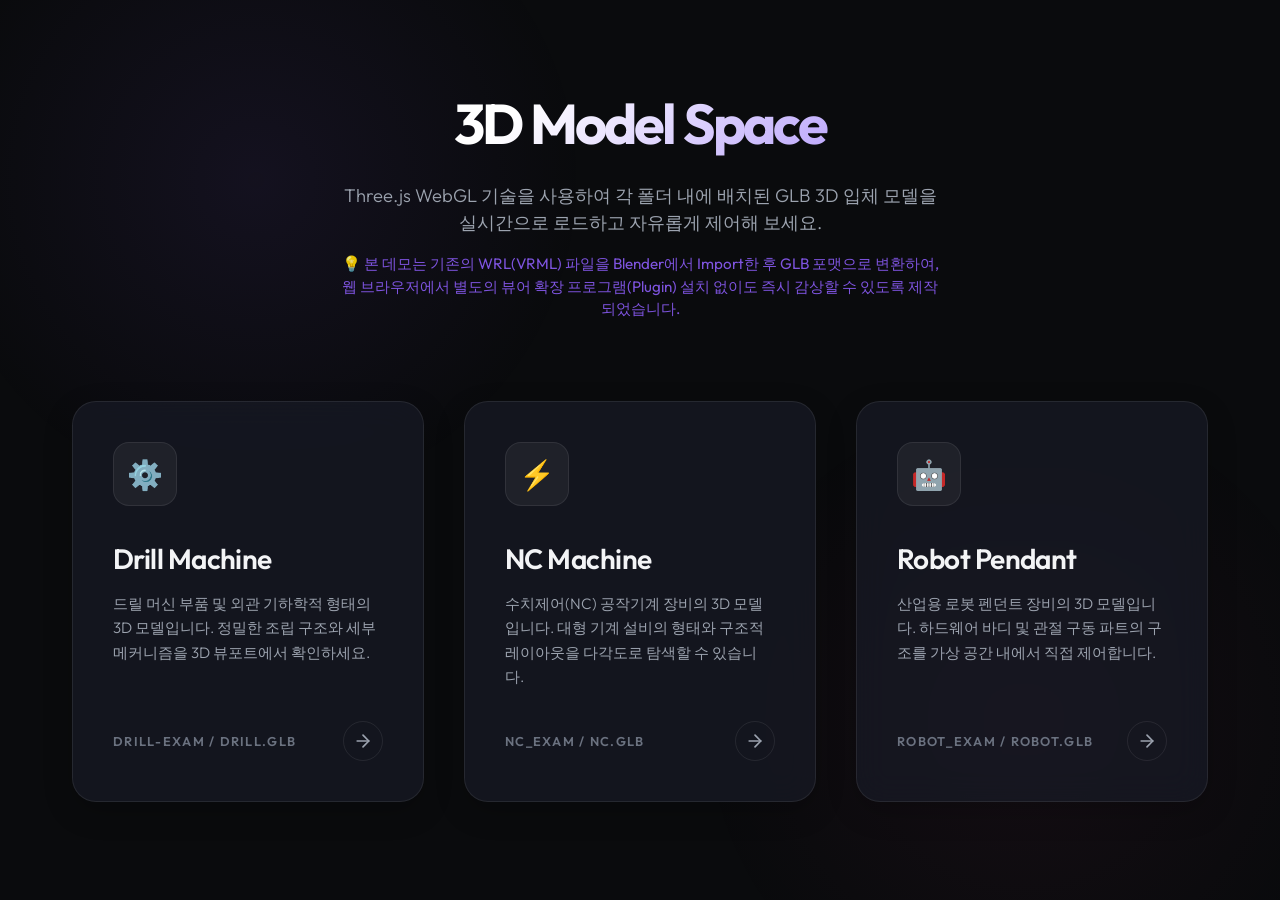
==== demo/index.html @ e81da902 "feat: implement 3D model viewer application with new dashboard, UI overlays, and model assets" ====
<!-- 3D 모델 선택을 위한 메인 대시보드 페이지 -->
<!DOCTYPE html>
<html lang="ko">
<head>
    <meta charset="UTF-8">
    <meta name="viewport" content="width=device-width, initial-scale=1.0">
    <title>3D Model Space - Three.js Viewer</title>
    <link rel="stylesheet" href="style.css">
</head>
<body>
    <div class="bg-glow"></div>
    <div class="bg-glow-alt"></div>

    <div class="dashboard-container">
        <header class="header">
            <h1>3D Model Space</h1>
            <p>Three.js WebGL 기술을 사용하여 각 폴더 내에 배치된 GLB 3D 입체 모델을 실시간으로 로드하고 자유롭게 제어해 보세요.</p>
            <p class="header-notice" style="margin-top: 1rem; font-size: 0.95rem; color: var(--accent-primary); font-weight: 400; opacity: 0.9;">
                💡 본 데모는 기존의 WRL(VRML) 파일을 Blender에서 Import한 후 GLB 포맷으로 변환하여, 웹 브라우저에서 별도의 뷰어 확장 프로그램(Plugin) 설치 없이도 즉시 감상할 수 있도록 제작되었습니다.
            </p>
        </header>

        <main class="grid">
            <!-- Drill Card -->
            <a href="viewer.html?model=drill" class="card">
                <div class="card-content">
                    <div class="card-icon">⚙️</div>
                    <h2 class="card-title">Drill Machine</h2>
                    <p class="card-desc">드릴 머신 부품 및 외관 기하학적 형태의 3D 모델입니다. 정밀한 조립 구조와 세부 메커니즘을 3D 뷰포트에서 확인하세요.</p>
                </div>
                <div class="card-footer">
                    <span class="card-tag">drill-exam / drill.glb</span>
                    <div class="card-arrow">
                        <svg width="20" height="20" viewBox="0 0 24 24" fill="none" stroke="currentColor" stroke-width="2" stroke-linecap="round" stroke-linejoin="round">
                            <line x1="5" y1="12" x2="19" y2="12"></line>
                            <polyline points="12 5 19 12 12 19"></polyline>
                        </svg>
                    </div>
                </div>
            </a>

            <!-- NC Machine Card -->
            <a href="viewer.html?model=nc" class="card">
                <div class="card-content">
                    <div class="card-icon">⚡</div>
                    <h2 class="card-title">NC Machine</h2>
                    <p class="card-desc">수치제어(NC) 공작기계 장비의 3D 모델입니다. 대형 기계 설비의 형태와 구조적 레이아웃을 다각도로 탐색할 수 있습니다.</p>
                </div>
                <div class="card-footer">
                    <span class="card-tag">nc_exam / nc.glb</span>
                    <div class="card-arrow">
                        <svg width="20" height="20" viewBox="0 0 24 24" fill="none" stroke="currentColor" stroke-width="2" stroke-linecap="round" stroke-linejoin="round">
                            <line x1="5" y1="12" x2="19" y2="12"></line>
                            <polyline points="12 5 19 12 12 19"></polyline>
                        </svg>
                    </div>
                </div>
            </a>

            <!-- Robot Card -->
            <a href="viewer.html?model=robot" class="card">
                <div class="card-content">
                    <div class="card-icon">🤖</div>
                    <h2 class="card-title">Robot Pendant</h2>
                    <p class="card-desc">산업용 로봇 펜던트 장비의 3D 모델입니다. 하드웨어 바디 및 관절 구동 파트의 구조를 가상 공간 내에서 직접 제어합니다.</p>
                </div>
                <div class="card-footer">
                    <span class="card-tag">robot_exam / robot.glb</span>
                    <div class="card-arrow">
                        <svg width="20" height="20" viewBox="0 0 24 24" fill="none" stroke="currentColor" stroke-width="2" stroke-linecap="round" stroke-linejoin="round">
                            <line x1="5" y1="12" x2="19" y2="12"></line>
                            <polyline points="12 5 19 12 12 19"></polyline>
                        </svg>
                    </div>
                </div>
            </a>
        </main>
    </div>
</body>
</html>
---- demo/style.css ----
/* 3D GLB 뷰어 애플리케이션의 전체 스타일 및 테마 정의 */

@import url('https://fonts.googleapis.com/css2?family=Outfit:wght@300;400;500;600;700&display=swap');

:root {
    --bg-primary: #0a0b0d;
    --bg-secondary: #12141c;
    --bg-card: rgba(25, 28, 41, 0.65);
    --border-color: rgba(255, 255, 255, 0.08);
    --border-hover: rgba(138, 92, 246, 0.4);
    
    --text-primary: #f3f4f6;
    --text-secondary: #9ca3af;
    --text-muted: #6b7280;
    
    --accent-primary: #8b5cf6; /* Violet */
    --accent-secondary: #ec4899; /* Pink */
    --accent-glow: rgba(139, 92, 246, 0.3);
    
    --transition-smooth: all 0.3s cubic-bezier(0.4, 0, 0.2, 1);
}

* {
    box-sizing: border-box;
    margin: 0;
    padding: 0;
}

body {
    font-family: 'Outfit', -apple-system, BlinkMacSystemFont, "Segoe UI", Roboto, sans-serif;
    background-color: var(--bg-primary);
    color: var(--text-primary);
    min-height: 100vh;
    overflow-x: hidden;
    line-height: 1.5;
}

/* Background Gradients */
.bg-glow {
    position: fixed;
    top: -10%;
    left: -10%;
    width: 60%;
    height: 60%;
    background: radial-gradient(circle, rgba(139, 92, 246, 0.08) 0%, rgba(0,0,0,0) 70%);
    z-index: -1;
    pointer-events: none;
}

.bg-glow-alt {
    position: fixed;
    bottom: -10%;
    right: -10%;
    width: 60%;
    height: 60%;
    background: radial-gradient(circle, rgba(236, 72, 153, 0.05) 0%, rgba(0,0,0,0) 70%);
    z-index: -1;
    pointer-events: none;
}

/* Dashboard Layout */
.dashboard-container {
    max-width: 1200px;
    margin: 0 auto;
    padding: 4rem 2rem;
    display: flex;
    flex-direction: column;
    align-items: center;
    justify-content: center;
    min-height: 100vh;
}

.header {
    text-align: center;
    margin-bottom: 4rem;
}

.header h1 {
    font-size: 3.5rem;
    font-weight: 700;
    background: linear-gradient(135deg, #fff 30%, #a78bfa 100%);
    -webkit-background-clip: text;
    -webkit-text-fill-color: transparent;
    letter-spacing: -0.05em;
    margin-bottom: 1rem;
}

.header p {
    color: var(--text-secondary);
    font-size: 1.15rem;
    max-width: 600px;
    margin: 0 auto;
    font-weight: 300;
}

.grid {
    display: grid;
    grid-template-columns: repeat(auto-fit, minmax(320px, 1fr));
    gap: 2.5rem;
    width: 100%;
    padding: 1rem 0;
}

/* Glassmorphism Card */
.card {
    background: var(--bg-card);
    backdrop-filter: blur(16px);
    -webkit-backdrop-filter: blur(16px);
    border: 1px solid var(--border-color);
    border-radius: 24px;
    padding: 2.5rem;
    display: flex;
    flex-direction: column;
    justify-content: space-between;
    min-height: 380px;
    text-decoration: none;
    color: inherit;
    transition: var(--transition-smooth);
    position: relative;
    overflow: hidden;
    cursor: pointer;
    box-shadow: 0 10px 30px rgba(0, 0, 0, 0.2);
}

.card::before {
    content: '';
    position: absolute;
    top: 0;
    left: 0;
    width: 100%;
    height: 100%;
    background: linear-gradient(135deg, rgba(139, 92, 246, 0.1) 0%, rgba(236, 72, 153, 0.05) 100%);
    opacity: 0;
    transition: var(--transition-smooth);
    z-index: 0;
}

.card:hover {
    transform: translateY(-8px);
    border-color: var(--border-hover);
    box-shadow: 0 20px 40px rgba(139, 92, 246, 0.15), 0 0 0 1px var(--border-hover);
}

.card:hover::before {
    opacity: 1;
}

.card-content {
    position: relative;
    z-index: 1;
}

.card-icon {
    width: 64px;
    height: 64px;
    border-radius: 16px;
    background: rgba(255, 255, 255, 0.05);
    display: flex;
    align-items: center;
    justify-content: center;
    margin-bottom: 2rem;
    font-size: 1.8rem;
    border: 1px solid var(--border-color);
    color: var(--accent-primary);
    transition: var(--transition-smooth);
}

.card:hover .card-icon {
    background: var(--accent-primary);
    color: #fff;
    box-shadow: 0 0 20px var(--accent-glow);
    border-color: transparent;
}

.card-title {
    font-size: 1.75rem;
    font-weight: 600;
    margin-bottom: 0.75rem;
    letter-spacing: -0.02em;
}

.card-desc {
    color: var(--text-secondary);
    font-size: 0.95rem;
    line-height: 1.6;
    font-weight: 300;
}

.card-footer {
    display: flex;
    align-items: center;
    justify-content: space-between;
    margin-top: 2rem;
    position: relative;
    z-index: 1;
}

.card-tag {
    font-size: 0.8rem;
    text-transform: uppercase;
    letter-spacing: 0.1em;
    font-weight: 600;
    color: var(--text-muted);
}

.card-arrow {
    width: 40px;
    height: 40px;
    border-radius: 50%;
    border: 1px solid var(--border-color);
    display: flex;
    align-items: center;
    justify-content: center;
    transition: var(--transition-smooth);
    color: var(--text-secondary);
}

.card:hover .card-arrow {
    border-color: var(--accent-primary);
    color: var(--text-primary);
    background: rgba(139, 92, 246, 0.1);
    transform: translateX(4px);
}

/* Viewer Page Layout */
.viewer-container {
    width: 100vw;
    height: 100vh;
    position: relative;
    overflow: hidden;
}

#canvas-container {
    width: 100%;
    height: 100%;
}

/* UI Overlay */
.overlay-ui {
    position: absolute;
    top: 0;
    left: 0;
    width: 100%;
    height: 100%;
    pointer-events: none; /* Let clicks pass through to canvas */
    display: flex;
    flex-direction: column;
    justify-content: space-between;
    padding: 2rem;
}

.overlay-ui * {
    pointer-events: auto; /* Enable pointer events for actual UI elements */
}

.top-bar {
    display: flex;
    align-items: center;
    justify-content: space-between;
    width: 100%;
}

.btn-back {
    display: inline-flex;
    align-items: center;
    gap: 0.5rem;
    padding: 0.75rem 1.5rem;
    background: rgba(18, 20, 28, 0.8);
    backdrop-filter: blur(12px);
    border: 1px solid var(--border-color);
    border-radius: 12px;
    color: var(--text-primary);
    text-decoration: none;
    font-weight: 500;
    font-size: 0.95rem;
    transition: var(--transition-smooth);
}

.btn-back:hover {
    border-color: var(--accent-primary);
    box-shadow: 0 0 15px rgba(139, 92, 246, 0.2);
    transform: translateX(-2px);
}

.model-info-panel {
    background: rgba(18, 20, 28, 0.85);
    backdrop-filter: blur(16px);
    border: 1px solid var(--border-color);
    border-radius: 20px;
    padding: 1.5rem;
    max-width: 320px;
    box-shadow: 0 10px 30px rgba(0, 0, 0, 0.3);
}

.model-title {
    font-size: 1.4rem;
    font-weight: 600;
    margin-bottom: 0.5rem;
    background: linear-gradient(135deg, #fff, #a78bfa);
    -webkit-background-clip: text;
    -webkit-text-fill-color: transparent;
}

.model-desc {
    font-size: 0.85rem;
    color: var(--text-secondary);
    line-height: 1.5;
    font-weight: 300;
}

.bottom-bar {
    display: flex;
    justify-content: space-between;
    align-items: flex-end;
    width: 100%;
}

.controls-guide {
    background: rgba(18, 20, 28, 0.8);
    backdrop-filter: blur(12px);
    border: 1px solid var(--border-color);
    border-radius: 16px;
    padding: 1rem 1.25rem;
    font-size: 0.8rem;
    color: var(--text-secondary);
}

.controls-guide p {
    margin-bottom: 0.4rem;
    display: flex;
    align-items: center;
    gap: 0.5rem;
}

.controls-guide p:last-child {
    margin-bottom: 0;
}

.controls-guide strong {
    color: var(--text-primary);
    background: rgba(255, 255, 255, 0.1);
    padding: 0.15rem 0.4rem;
    border-radius: 4px;
    font-family: monospace;
}

/* Loading Screen */
.loading-screen {
    position: fixed;
    top: 0;
    left: 0;
    width: 100%;
    height: 100%;
    background-color: var(--bg-primary);
    z-index: 100;
    display: flex;
    flex-direction: column;
    align-items: center;
    justify-content: center;
    transition: opacity 0.5s ease-out;
}

.loader-container {
    width: 280px;
    text-align: center;
}

.loader-text {
    font-size: 1.1rem;
    font-weight: 500;
    margin-bottom: 1.25rem;
    letter-spacing: 0.05em;
    background: linear-gradient(135deg, #fff, #a78bfa);
    -webkit-background-clip: text;
    -webkit-text-fill-color: transparent;
}

.progress-bar-container {
    width: 100%;
    height: 6px;
    background: rgba(255, 255, 255, 0.05);
    border-radius: 10px;
    overflow: hidden;
    border: 1px solid rgba(255, 255, 255, 0.02);
}

.progress-bar {
    width: 0%;
    height: 100%;
    background: linear-gradient(90deg, var(--accent-primary) 0%, var(--accent-secondary) 100%);
    border-radius: 10px;
    transition: width 0.1s ease;
    box-shadow: 0 0 10px rgba(139, 92, 246, 0.5);
}

.progress-percentage {
    margin-top: 0.75rem;
    font-size: 0.85rem;
    color: var(--text-muted);
    font-weight: 500;
}

.error-message {
    color: #ef4444;
    font-size: 0.95rem;
    margin-top: 1rem;
    text-align: center;
    display: none;
}

/* Animations */
@keyframes pulse {
    0%, 100% { opacity: 0.6; }
    50% { opacity: 1; }
}

.pulse {
    animation: pulse 2s infinite ease-in-out;
}
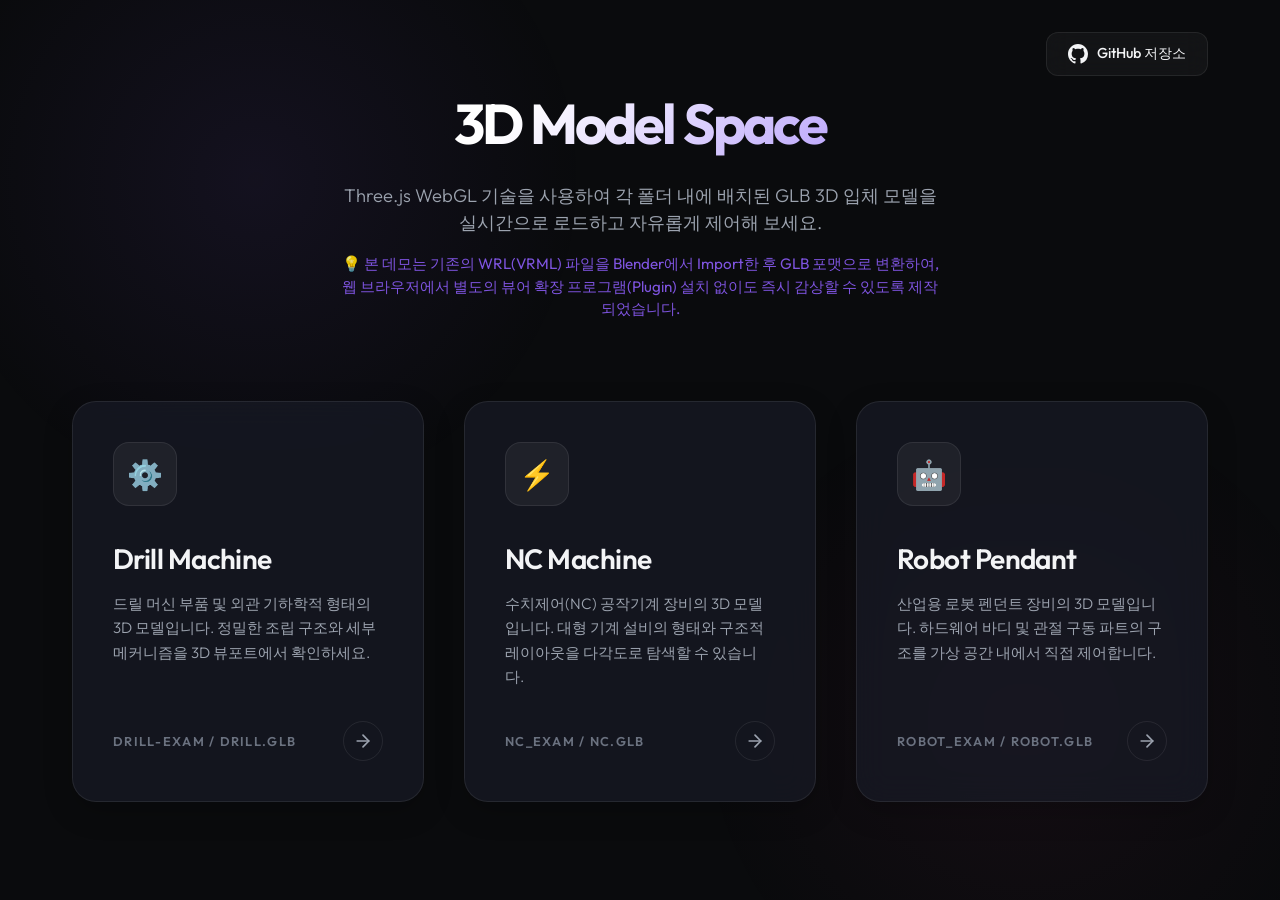
==== commit ec879e7d: "feat: implement UI design and styling for the 3D GLB viewer and demo dashboard" ====
--- a/demo/index.html
+++ b/demo/index.html
@@ -12,6 +12,14 @@
     <div class="bg-glow-alt"></div>
 
     <div class="dashboard-container">
+        <!-- GitHub Link Button -->
+        <a href="https://github.com/ethanjoh/3d_navigation" class="github-link">
+            <svg height="20" width="20" viewBox="0 0 16 16" version="1.1" aria-hidden="true">
+                <path fill-rule="evenodd" d="M8 0C3.58 0 0 3.58 0 8c0 3.54 2.29 6.53 5.47 7.59.4.07.55-.17.55-.38 0-.19-.01-.82-.01-1.49-2.01.37-2.53-.49-2.69-.94-.09-.23-.48-.94-.82-1.13-.28-.15-.68-.52-.01-.53.63-.01 1.08.58 1.23.82.72 1.21 1.87.87 2.33.66.07-.52.28-.87.51-1.07-1.78-.2-3.64-.89-3.64-3.95 0-.87.31-1.59.82-2.15-.08-.2-.36-1.02.08-2.12 0 0 .67-.21 2.2.82.64-.18 1.32-.27 2-.27.68 0 1.36.09 2 .27 1.53-1.04 2.2-.82 2.2-.82.44 1.1.16 1.92.08 2.12.51.56.82 1.27.82 2.15 0 3.07-1.87 3.75-3.65 3.95.29.25.54.73.54 1.48 0 1.07-.01 1.93-.01 2.2 0 .21.15.46.55.38A8.013 8.013 0 0016 8c0-4.42-3.58-8-8-8z"></path>
+            </svg>
+            GitHub 저장소
+        </a>
+
         <header class="header">
             <h1>3D Model Space</h1>
             <p>Three.js WebGL 기술을 사용하여 각 폴더 내에 배치된 GLB 3D 입체 모델을 실시간으로 로드하고 자유롭게 제어해 보세요.</p>
--- a/demo/style.css
+++ b/demo/style.css
@@ -68,6 +68,7 @@
     align-items: center;
     justify-content: center;
     min-height: 100vh;
+    position: relative;
 }
 
 .header {
@@ -417,3 +418,44 @@
 .pulse {
     animation: pulse 2s infinite ease-in-out;
 }
+
+/* GitHub Link Button */
+.github-link {
+    position: absolute;
+    top: 2rem;
+    right: 2rem;
+    display: inline-flex;
+    align-items: center;
+    gap: 0.6rem;
+    padding: 0.65rem 1.3rem;
+    background: rgba(255, 255, 255, 0.04);
+    backdrop-filter: blur(12px);
+    -webkit-backdrop-filter: blur(12px);
+    border: 1px solid var(--border-color);
+    border-radius: 12px;
+    color: var(--text-primary);
+    text-decoration: none;
+    font-size: 0.9rem;
+    font-weight: 500;
+    transition: var(--transition-smooth);
+    z-index: 10;
+}
+
+.github-link:hover {
+    background: rgba(255, 255, 255, 0.08);
+    border-color: var(--accent-primary);
+    box-shadow: 0 0 20px rgba(139, 92, 246, 0.15);
+    transform: translateY(-2px);
+}
+
+.github-link svg {
+    fill: currentColor;
+}
+
+/* Responsive adjustments for GitHub Link */
+@media (max-width: 980px) {
+    .github-link {
+        position: static;
+        margin-bottom: 2rem;
+    }
+}
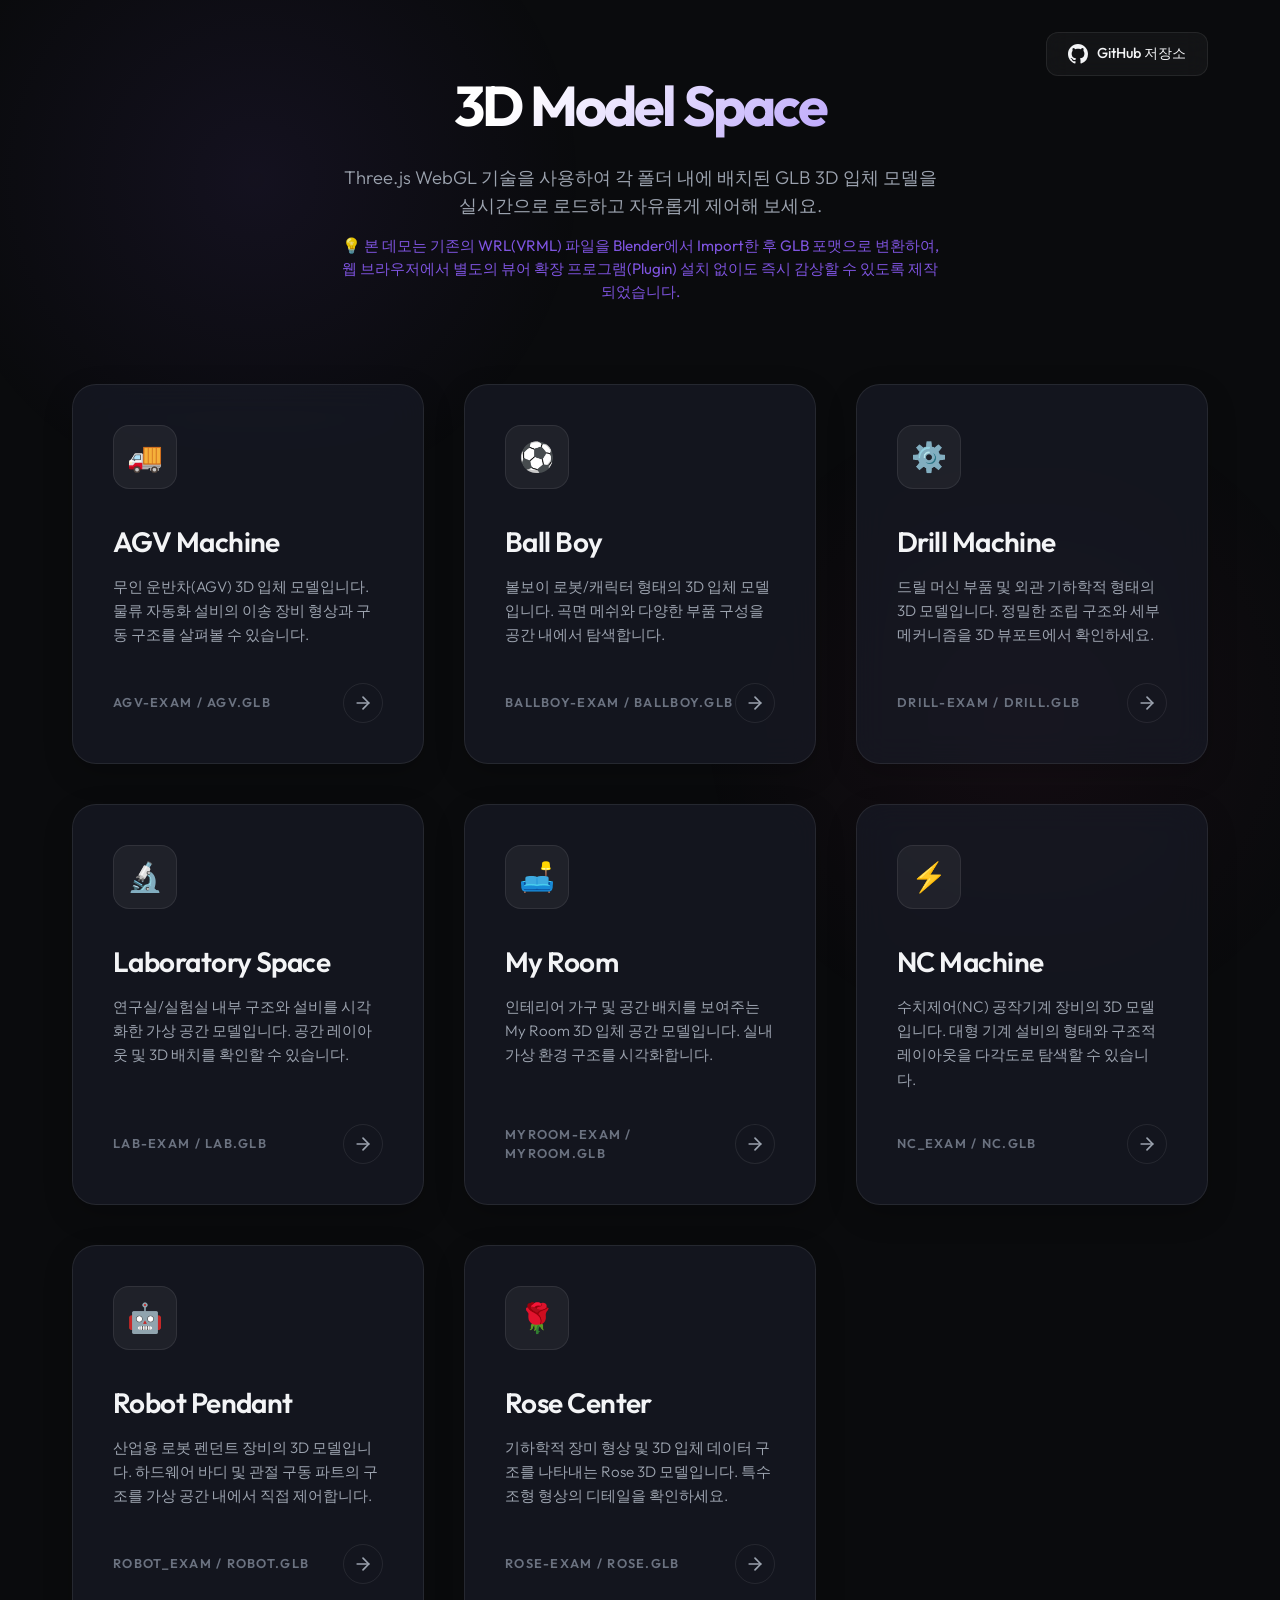
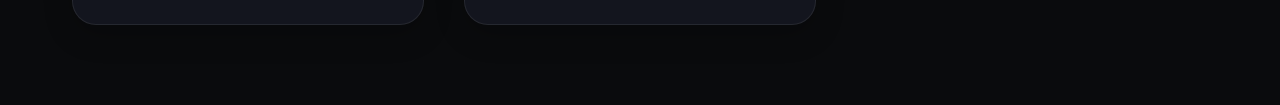
==== commit 8785341c: "feat(demo): add 5 missing 3D model examples to index dashboard" ====
--- a/demo/index.html
+++ b/demo/index.html
@@ -29,6 +29,42 @@
         </header>
 
         <main class="grid">
+            <!-- AGV Machine Card -->
+            <a href="viewer.html?model=agv" class="card">
+                <div class="card-content">
+                    <div class="card-icon">🚚</div>
+                    <h2 class="card-title">AGV Machine</h2>
+                    <p class="card-desc">무인 운반차(AGV) 3D 입체 모델입니다. 물류 자동화 설비의 이송 장비 형상과 구동 구조를 살펴볼 수 있습니다.</p>
+                </div>
+                <div class="card-footer">
+                    <span class="card-tag">agv-exam / agv.glb</span>
+                    <div class="card-arrow">
+                        <svg width="20" height="20" viewBox="0 0 24 24" fill="none" stroke="currentColor" stroke-width="2" stroke-linecap="round" stroke-linejoin="round">
+                            <line x1="5" y1="12" x2="19" y2="12"></line>
+                            <polyline points="12 5 19 12 12 19"></polyline>
+                        </svg>
+                    </div>
+                </div>
+            </a>
+
+            <!-- Ball Boy Card -->
+            <a href="viewer.html?model=ballboy" class="card">
+                <div class="card-content">
+                    <div class="card-icon">⚽</div>
+                    <h2 class="card-title">Ball Boy</h2>
+                    <p class="card-desc">볼보이 로봇/캐릭터 형태의 3D 입체 모델입니다. 곡면 메쉬와 다양한 부품 구성을 공간 내에서 탐색합니다.</p>
+                </div>
+                <div class="card-footer">
+                    <span class="card-tag">ballboy-exam / ballboy.glb</span>
+                    <div class="card-arrow">
+                        <svg width="20" height="20" viewBox="0 0 24 24" fill="none" stroke="currentColor" stroke-width="2" stroke-linecap="round" stroke-linejoin="round">
+                            <line x1="5" y1="12" x2="19" y2="12"></line>
+                            <polyline points="12 5 19 12 12 19"></polyline>
+                        </svg>
+                    </div>
+                </div>
+            </a>
+
             <!-- Drill Card -->
             <a href="viewer.html?model=drill" class="card">
                 <div class="card-content">
@@ -38,6 +74,42 @@
                 </div>
                 <div class="card-footer">
                     <span class="card-tag">drill-exam / drill.glb</span>
+                    <div class="card-arrow">
+                        <svg width="20" height="20" viewBox="0 0 24 24" fill="none" stroke="currentColor" stroke-width="2" stroke-linecap="round" stroke-linejoin="round">
+                            <line x1="5" y1="12" x2="19" y2="12"></line>
+                            <polyline points="12 5 19 12 12 19"></polyline>
+                        </svg>
+                    </div>
+                </div>
+            </a>
+
+            <!-- Laboratory Card -->
+            <a href="viewer.html?model=lab" class="card">
+                <div class="card-content">
+                    <div class="card-icon">🔬</div>
+                    <h2 class="card-title">Laboratory Space</h2>
+                    <p class="card-desc">연구실/실험실 내부 구조와 설비를 시각화한 가상 공간 모델입니다. 공간 레이아웃 및 3D 배치를 확인할 수 있습니다.</p>
+                </div>
+                <div class="card-footer">
+                    <span class="card-tag">lab-exam / lab.glb</span>
+                    <div class="card-arrow">
+                        <svg width="20" height="20" viewBox="0 0 24 24" fill="none" stroke="currentColor" stroke-width="2" stroke-linecap="round" stroke-linejoin="round">
+                            <line x1="5" y1="12" x2="19" y2="12"></line>
+                            <polyline points="12 5 19 12 12 19"></polyline>
+                        </svg>
+                    </div>
+                </div>
+            </a>
+
+            <!-- My Room Card -->
+            <a href="viewer.html?model=myroom" class="card">
+                <div class="card-content">
+                    <div class="card-icon">🛋️</div>
+                    <h2 class="card-title">My Room</h2>
+                    <p class="card-desc">인테리어 가구 및 공간 배치를 보여주는 My Room 3D 입체 공간 모델입니다. 실내 가상 환경 구조를 시각화합니다.</p>
+                </div>
+                <div class="card-footer">
+                    <span class="card-tag">myroom-exam / myroom.glb</span>
                     <div class="card-arrow">
                         <svg width="20" height="20" viewBox="0 0 24 24" fill="none" stroke="currentColor" stroke-width="2" stroke-linecap="round" stroke-linejoin="round">
                             <line x1="5" y1="12" x2="19" y2="12"></line>
@@ -82,6 +154,24 @@
                     </div>
                 </div>
             </a>
+
+            <!-- Rose Center Card -->
+            <a href="viewer.html?model=rose" class="card">
+                <div class="card-content">
+                    <div class="card-icon">🌹</div>
+                    <h2 class="card-title">Rose Center</h2>
+                    <p class="card-desc">기하학적 장미 형상 및 3D 입체 데이터 구조를 나타내는 Rose 3D 모델입니다. 특수 조형 형상의 디테일을 확인하세요.</p>
+                </div>
+                <div class="card-footer">
+                    <span class="card-tag">rose-exam / rose.glb</span>
+                    <div class="card-arrow">
+                        <svg width="20" height="20" viewBox="0 0 24 24" fill="none" stroke="currentColor" stroke-width="2" stroke-linecap="round" stroke-linejoin="round">
+                            <line x1="5" y1="12" x2="19" y2="12"></line>
+                            <polyline points="12 5 19 12 12 19"></polyline>
+                        </svg>
+                    </div>
+                </div>
+            </a>
         </main>
     </div>
 </body>
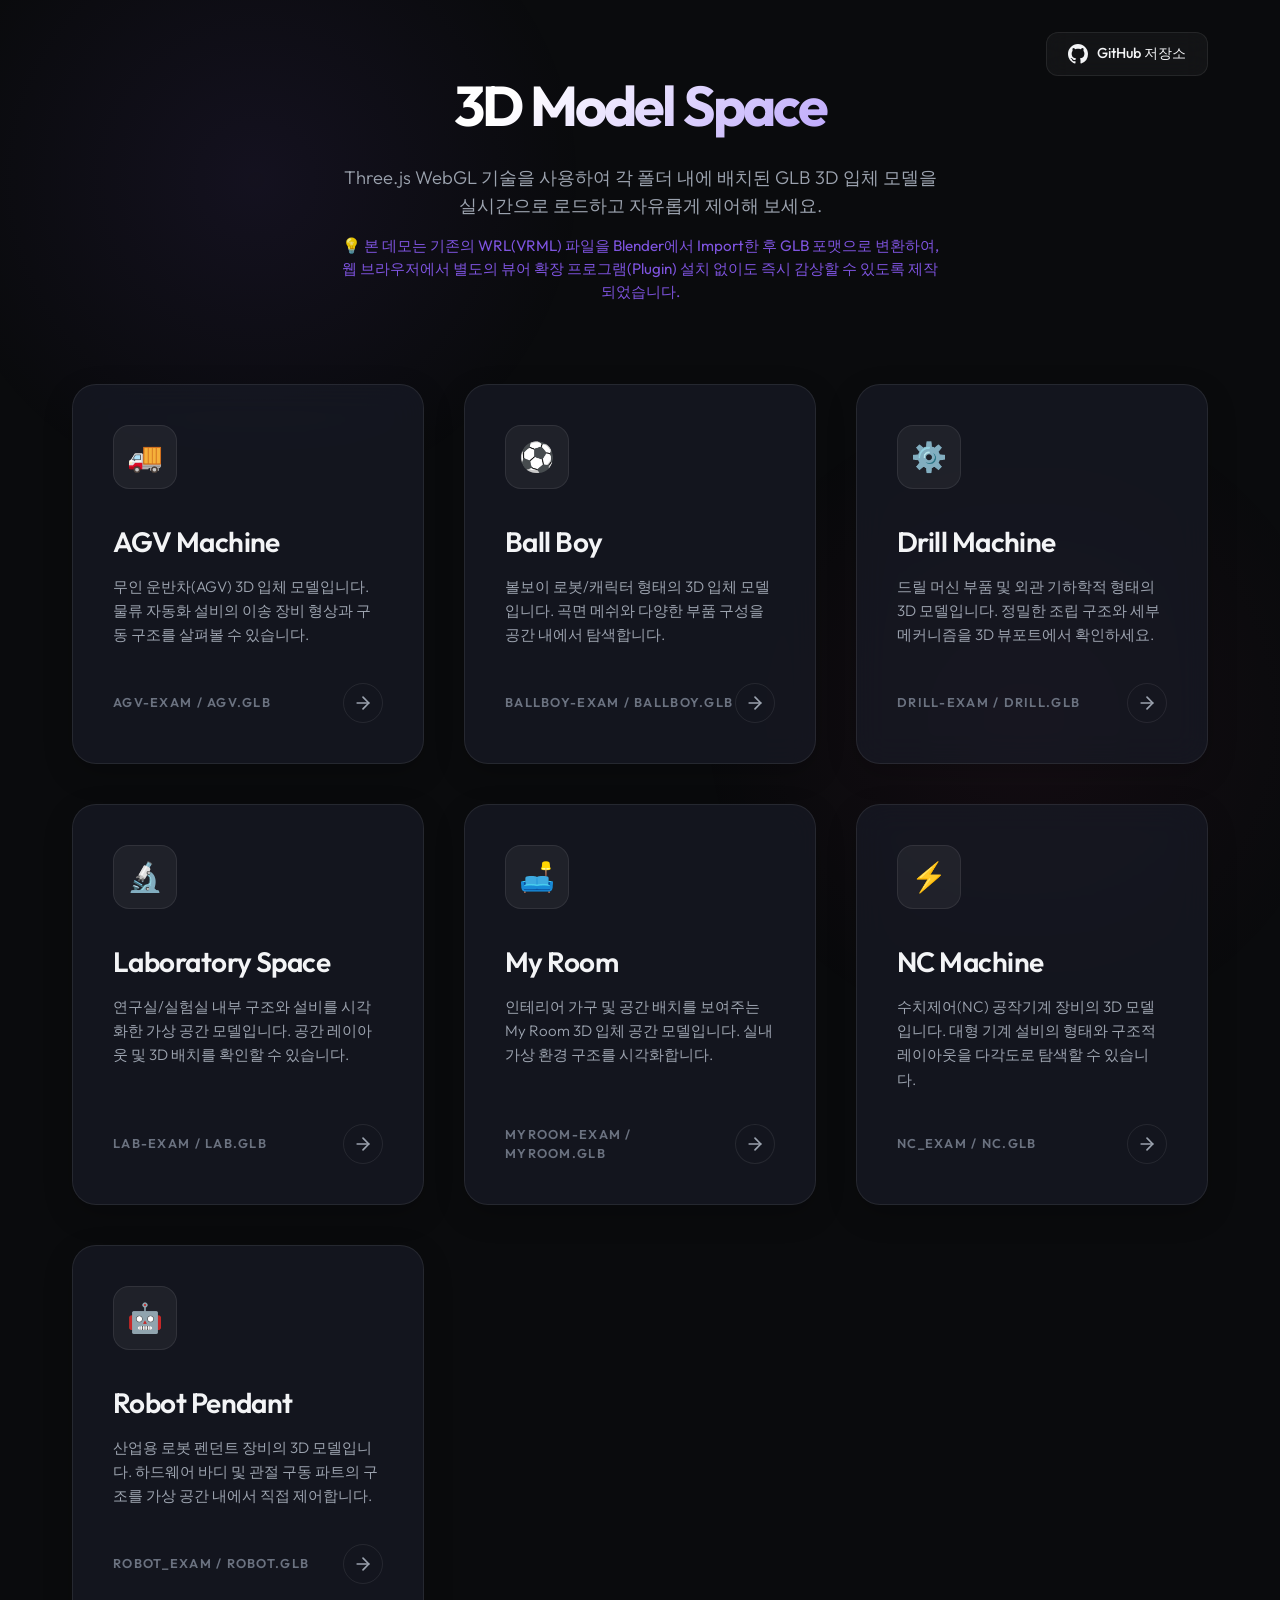
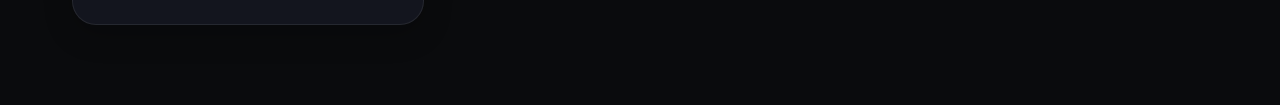
==== commit a2edfca1: "chore(demo): remove rose model and related UI elements" ====
--- a/demo/index.html
+++ b/demo/index.html
@@ -155,23 +155,6 @@
                 </div>
             </a>
 
-            <!-- Rose Center Card -->
-            <a href="viewer.html?model=rose" class="card">
-                <div class="card-content">
-                    <div class="card-icon">🌹</div>
-                    <h2 class="card-title">Rose Center</h2>
-                    <p class="card-desc">기하학적 장미 형상 및 3D 입체 데이터 구조를 나타내는 Rose 3D 모델입니다. 특수 조형 형상의 디테일을 확인하세요.</p>
-                </div>
-                <div class="card-footer">
-                    <span class="card-tag">rose-exam / rose.glb</span>
-                    <div class="card-arrow">
-                        <svg width="20" height="20" viewBox="0 0 24 24" fill="none" stroke="currentColor" stroke-width="2" stroke-linecap="round" stroke-linejoin="round">
-                            <line x1="5" y1="12" x2="19" y2="12"></line>
-                            <polyline points="12 5 19 12 12 19"></polyline>
-                        </svg>
-                    </div>
-                </div>
-            </a>
         </main>
     </div>
 </body>
